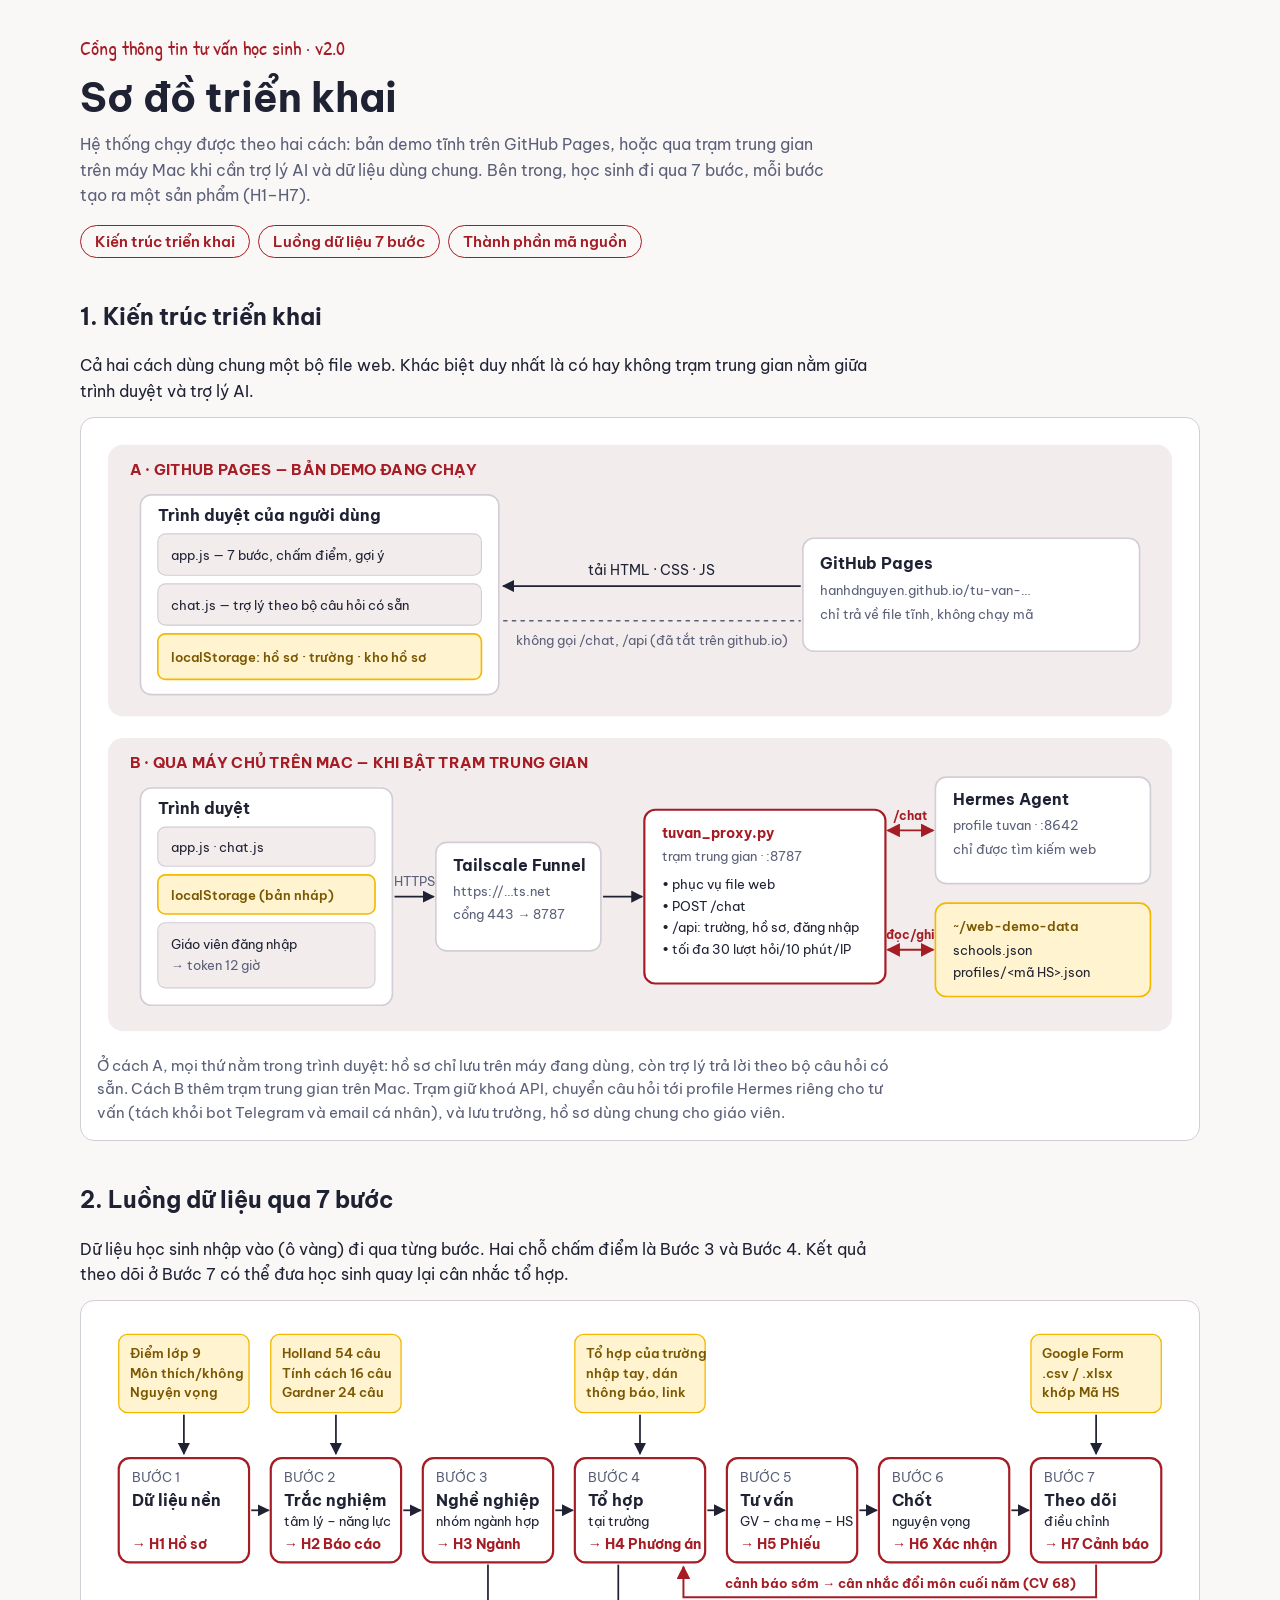
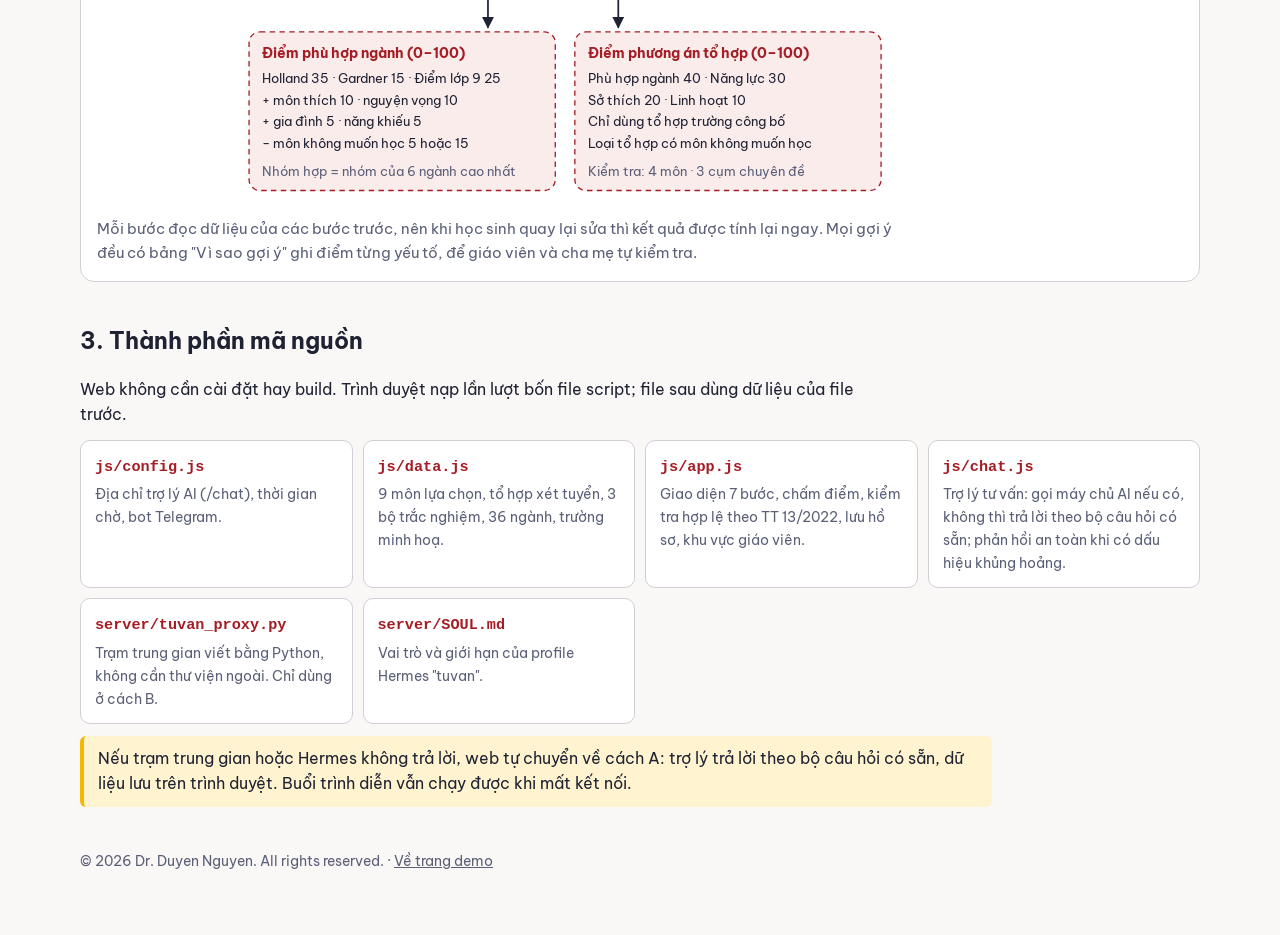
==== so-do.html @ 924797d7 "feat: implementation diagram page, opened from a small corner button - so-do.html: deployment archit" ====
<!doctype html>
<html lang="vi">
<head>
<meta charset="utf-8">
<meta name="viewport" content="width=device-width, initial-scale=1">
<link rel="icon" href="data:image/svg+xml,%3Csvg xmlns='http://www.w3.org/2000/svg' viewBox='0 0 3 3'%3E%3Crect width='3' height='3' fill='%23a31d24'/%3E%3Crect x='1' y='1' width='1' height='1' fill='%23f2b705'/%3E%3C/svg%3E">
<title>Sơ đồ triển khai Cổng tư vấn</title>
<link rel="stylesheet" href="https://fonts.googleapis.com/css2?family=Be+Vietnam+Pro:wght@400;500;600;700;800&family=Patrick+Hand&display=swap">
<style>
/* Layout: một cột đọc, mỗi hình chiếm trọn bề ngang để trình chiếu; màu và phông lấy từ chính cổng tư vấn */
:root {
  --bg: #FAF7F7; --band: #F2ECED; --card: #FFFFFF; --fg: #1F2233; --muted: #5B6078; --line: #D3CDD6;
  --ink: #A51C24; --ink-soft: #FBECEC; --gold: #F5B800; --gold-soft: #FFF4CF; --gold-deep: #7A5700;
  --font: "Be Vietnam Pro", "Segoe UI", Roboto, Arial, sans-serif;
  --hand: "Patrick Hand", "Comic Sans MS", cursive;
}

body { margin: 0; background: var(--bg); color: var(--fg); font-family: var(--font); font-size: 16px; line-height: 1.6; }
.wrap { max-width: 1120px; margin: 0 auto; padding-block: 32px 64px;
  padding-left: max(16px, env(safe-area-inset-left, 0px)); padding-right: max(16px, env(safe-area-inset-right, 0px)); }
header { display: grid; gap: 10px; margin-bottom: 28px; }
.eyebrow { font-family: var(--hand); color: var(--ink); font-size: 1.25rem; }
h1 { margin: 0; font-size: clamp(1.7rem, 4vw, 2.5rem); line-height: 1.2; text-wrap: balance; }
h2 { margin: 0 0 6px; font-size: 1.45rem; text-wrap: balance; }
.lede { margin: 0; color: var(--muted); max-width: 68ch; }
nav { display: flex; flex-wrap: wrap; gap: 8px; margin-top: 6px; }
nav a { color: var(--ink); text-decoration: none; border: 1.5px solid var(--ink); border-radius: 999px; padding: 4px 14px; font-weight: 600; font-size: .92rem; }
nav a:hover, nav a:focus-visible { background: var(--ink-soft); outline: none; }
section { margin-top: 40px; display: grid; gap: 12px; }
section > p { margin: 0; max-width: 72ch; }
figure { margin: 0; background: var(--card); border: 1.5px solid var(--line); border-radius: 14px; padding: 16px; display: grid; gap: 12px; min-width: 0; }
.scroll { overflow-x: auto; }
svg { display: block; width: 100%; height: auto; min-width: 760px; color: var(--fg); font-family: var(--font); }
figcaption { color: var(--muted); font-size: .92rem; max-width: 80ch; }

/* SVG – mọi màu lấy từ token */
.band { fill: var(--band); }
.box { fill: var(--card); stroke: var(--line); stroke-width: 1.5; }
.box-ink { fill: var(--card); stroke: var(--ink); stroke-width: 2; }
.chip { fill: var(--band); stroke: var(--line); }
.store { fill: var(--gold-soft); stroke: var(--gold); stroke-width: 1.5; }
.input { fill: var(--gold-soft); stroke: var(--gold); stroke-width: 1.2; }
.step { fill: var(--card); stroke: var(--ink); stroke-width: 2; }
.formula { fill: var(--ink-soft); stroke: var(--ink); stroke-width: 1.2; stroke-dasharray: 5 4; }
.t { fill: var(--fg); font-size: 13px; }
.ts { fill: var(--fg); font-size: 12px; }
.tm { fill: var(--muted); font-size: 12px; }
.th { fill: var(--fg); font-size: 14.5px; font-weight: 700; }
.tk { fill: var(--ink); font-size: 13px; font-weight: 700; }
.tg { fill: var(--gold-deep); font-size: 12px; font-weight: 600; }
.lab { fill: var(--ink); font-size: 14px; font-weight: 700; letter-spacing: .02em; }
.edge { stroke: currentColor; stroke-width: 1.6; fill: none; }
.edge-ink { stroke: var(--ink); stroke-width: 1.8; fill: none; }
.edge-off { stroke: var(--muted); stroke-width: 1.4; fill: none; stroke-dasharray: 4 4; }
.mk { fill: currentColor; }
.mk-ink { fill: var(--ink); }

.files { display: grid; grid-template-columns: repeat(auto-fit, minmax(240px, 1fr)); gap: 10px; }
.file { background: var(--card); border: 1.5px solid var(--line); border-radius: 10px; padding: 12px 14px; min-width: 0; }
.file > code { color: var(--ink); font-weight: 700; font-size: .95rem; }
.file p { margin: 4px 0 0; color: var(--muted); font-size: .9rem; }
.note { border-left: 4px solid var(--gold); background: var(--gold-soft); padding: 10px 14px; border-radius: 6px; max-width: 80ch; }
footer { margin-top: 44px; color: var(--muted); font-size: .85rem; overflow-wrap: anywhere; }
@media (prefers-reduced-motion: reduce) { html { scroll-behavior: auto; } }
html { scroll-behavior: smooth; }
</style>
</head>
<body>
<div class="wrap">
  <header>
    <span class="eyebrow">Cổng thông tin tư vấn học sinh · v2.0</span>
    <h1>Sơ đồ triển khai</h1>
    <p class="lede">Hệ thống chạy được theo hai cách: bản demo tĩnh trên GitHub Pages, hoặc qua trạm trung gian trên máy Mac khi cần trợ lý AI và dữ liệu dùng chung. Bên trong, học sinh đi qua 7 bước, mỗi bước tạo ra một sản phẩm (H1–H7).</p>
    <nav aria-label="Các phần">
      <a href="#kien-truc">Kiến trúc triển khai</a>
      <a href="#quy-trinh">Luồng dữ liệu 7 bước</a>
      <a href="#ma-nguon">Thành phần mã nguồn</a>
    </nav>
  </header>

  <section id="kien-truc">
    <h2>1. Kiến trúc triển khai</h2>
    <p>Cả hai cách dùng chung một bộ file web. Khác biệt duy nhất là có hay không trạm trung gian nằm giữa trình duyệt và trợ lý AI.</p>
    <figure>
      <div class="scroll">
      <svg viewBox="0 0 1000 560" role="img" aria-label="Hai cách triển khai. A, GitHub Pages chỉ trả file tĩnh, dữ liệu lưu trên trình duyệt, trợ lý trả lời theo bộ câu hỏi có sẵn. B, trình duyệt đi qua Tailscale Funnel tới trạm tuvan_proxy.py trên Mac; trạm nối tới Hermes Agent cho trợ lý AI và lưu trường, hồ sơ dùng chung.">
        <defs>
          <marker id="a1" viewBox="0 0 10 10" refX="9" refY="5" markerWidth="7" markerHeight="7" orient="auto-start-reverse"><path d="M0,0 L10,5 L0,10 z" class="mk"/></marker>
          <marker id="a1i" viewBox="0 0 10 10" refX="9" refY="5" markerWidth="7" markerHeight="7" orient="auto-start-reverse"><path d="M0,0 L10,5 L0,10 z" class="mk-ink"/></marker>
        </defs>

        <rect x="10" y="10" width="980" height="250" rx="14" class="band"/>
        <text x="30" y="38" class="lab">A · GITHUB PAGES — BẢN DEMO ĐANG CHẠY</text>

        <rect x="40" y="56" width="330" height="184" rx="10" class="box"/>
        <text x="56" y="80" class="th">Trình duyệt của người dùng</text>
        <rect x="56" y="92" width="298" height="38" rx="7" class="chip"/>
        <text x="68" y="116" class="ts">app.js — 7 bước, chấm điểm, gợi ý</text>
        <rect x="56" y="138" width="298" height="38" rx="7" class="chip"/>
        <text x="68" y="162" class="ts">chat.js — trợ lý theo bộ câu hỏi có sẵn</text>
        <rect x="56" y="184" width="298" height="42" rx="7" class="store"/>
        <text x="68" y="210" class="tg">localStorage: hồ sơ · trường · kho hồ sơ</text>

        <rect x="650" y="96" width="310" height="104" rx="10" class="box"/>
        <text x="666" y="124" class="th">GitHub Pages</text>
        <text x="666" y="148" class="tm">hanhdnguyen.github.io/tu-van-…</text>
        <text x="666" y="170" class="tm">chỉ trả về file tĩnh, không chạy mã</text>

        <line x1="648" y1="140" x2="374" y2="140" class="edge" marker-end="url(#a1)"/>
        <text x="511" y="130" text-anchor="middle" class="t">tải HTML · CSS · JS</text>
        <line x1="374" y1="172" x2="648" y2="172" class="edge-off"/>
        <text x="511" y="194" text-anchor="middle" class="tm">không gọi /chat, /api (đã tắt trên github.io)</text>

        <rect x="10" y="280" width="980" height="270" rx="14" class="band"/>
        <text x="30" y="308" class="lab">B · QUA MÁY CHỦ TRÊN MAC — KHI BẬT TRẠM TRUNG GIAN</text>

        <rect x="40" y="326" width="232" height="200" rx="10" class="box"/>
        <text x="56" y="350" class="th">Trình duyệt</text>
        <rect x="56" y="362" width="200" height="36" rx="7" class="chip"/>
        <text x="68" y="385" class="ts">app.js · chat.js</text>
        <rect x="56" y="406" width="200" height="36" rx="7" class="store"/>
        <text x="68" y="429" class="tg">localStorage (bản nháp)</text>
        <rect x="56" y="450" width="200" height="60" rx="7" class="chip"/>
        <text x="68" y="474" class="ts">Giáo viên đăng nhập</text>
        <text x="68" y="494" class="tm">→ token 12 giờ</text>

        <rect x="312" y="376" width="152" height="100" rx="10" class="box"/>
        <text x="328" y="402" class="th">Tailscale Funnel</text>
        <text x="328" y="425" class="tm">https://…ts.net</text>
        <text x="328" y="447" class="tm">cổng 443 → 8787</text>

        <rect x="504" y="346" width="222" height="160" rx="10" class="box-ink"/>
        <text x="520" y="372" class="tk">tuvan_proxy.py</text>
        <text x="520" y="393" class="tm">trạm trung gian · :8787</text>
        <text x="520" y="419" class="ts">• phục vụ file web</text>
        <text x="520" y="439" class="ts">• POST /chat</text>
        <text x="520" y="459" class="ts">• /api: trường, hồ sơ, đăng nhập</text>
        <text x="520" y="479" class="ts">• tối đa 30 lượt hỏi/10 phút/IP</text>

        <rect x="772" y="316" width="198" height="98" rx="10" class="box"/>
        <text x="788" y="342" class="th">Hermes Agent</text>
        <text x="788" y="365" class="tm">profile tuvan · :8642</text>
        <text x="788" y="387" class="tm">chỉ được tìm kiếm web</text>

        <rect x="772" y="432" width="198" height="86" rx="10" class="store"/>
        <text x="788" y="458" class="tg">~/web-demo-data</text>
        <text x="788" y="480" class="ts">schools.json</text>
        <text x="788" y="500" class="ts">profiles/&lt;mã HS&gt;.json</text>

        <line x1="274" y1="426" x2="310" y2="426" class="edge" marker-end="url(#a1)"/>
        <text x="292" y="416" text-anchor="middle" class="tm">HTTPS</text>
        <line x1="466" y1="426" x2="502" y2="426" class="edge" marker-end="url(#a1)"/>
        <line x1="728" y1="365" x2="770" y2="365" class="edge-ink" marker-start="url(#a1i)" marker-end="url(#a1i)"/>
        <text x="749" y="355" text-anchor="middle" class="tk" style="font-size:11px">/chat</text>
        <line x1="728" y1="475" x2="770" y2="475" class="edge-ink" marker-start="url(#a1i)" marker-end="url(#a1i)"/>
        <text x="749" y="465" text-anchor="middle" class="tk" style="font-size:11px">đọc/ghi</text>
      </svg>
      </div>
      <figcaption>Ở cách A, mọi thứ nằm trong trình duyệt: hồ sơ chỉ lưu trên máy đang dùng, còn trợ lý trả lời theo bộ câu hỏi có sẵn. Cách B thêm trạm trung gian trên Mac. Trạm giữ khoá API, chuyển câu hỏi tới profile Hermes riêng cho tư vấn (tách khỏi bot Telegram và email cá nhân), và lưu trường, hồ sơ dùng chung cho giáo viên.</figcaption>
    </figure>
  </section>

  <section id="quy-trinh">
    <h2>2. Luồng dữ liệu qua 7 bước</h2>
    <p>Dữ liệu học sinh nhập vào (ô vàng) đi qua từng bước. Hai chỗ chấm điểm là Bước 3 và Bước 4. Kết quả theo dõi ở Bước 7 có thể đưa học sinh quay lại cân nhắc tổ hợp.</p>
    <figure>
      <div class="scroll">
      <svg viewBox="0 0 1000 450" role="img" aria-label="Bảy bước nối tiếp từ dữ liệu nền tới theo dõi, mỗi bước tạo sản phẩm H1 đến H7. Đầu vào: điểm lớp 9 và sở thích vào Bước 1, ba bài trắc nghiệm vào Bước 2, danh sách tổ hợp của trường vào Bước 4, kết quả Google Form vào Bước 7. Bước 3 chấm điểm ngành, Bước 4 chấm điểm tổ hợp; cảnh báo ở Bước 7 dẫn về Bước 4.">
        <defs>
          <marker id="a2" viewBox="0 0 10 10" refX="9" refY="5" markerWidth="7" markerHeight="7" orient="auto-start-reverse"><path d="M0,0 L10,5 L0,10 z" class="mk"/></marker>
          <marker id="a2i" viewBox="0 0 10 10" refX="9" refY="5" markerWidth="7" markerHeight="7" orient="auto-start-reverse"><path d="M0,0 L10,5 L0,10 z" class="mk-ink"/></marker>
        </defs>

        <rect x="20" y="16" width="120" height="72" rx="8" class="input"/>
        <text x="30" y="38" class="tg">Điểm lớp 9</text>
        <text x="30" y="56" class="tg">Môn thích/không</text>
        <text x="30" y="74" class="tg">Nguyện vọng</text>
        <rect x="160" y="16" width="120" height="72" rx="8" class="input"/>
        <text x="170" y="38" class="tg">Holland 54 câu</text>
        <text x="170" y="56" class="tg">Tính cách 16 câu</text>
        <text x="170" y="74" class="tg">Gardner 24 câu</text>
        <rect x="440" y="16" width="120" height="72" rx="8" class="input"/>
        <text x="450" y="38" class="tg">Tổ hợp của trường</text>
        <text x="450" y="56" class="tg">nhập tay, dán</text>
        <text x="450" y="74" class="tg">thông báo, link</text>
        <rect x="860" y="16" width="120" height="72" rx="8" class="input"/>
        <text x="870" y="38" class="tg">Google Form</text>
        <text x="870" y="56" class="tg">.csv / .xlsx</text>
        <text x="870" y="74" class="tg">khớp Mã HS</text>
        <line x1="80" y1="90" x2="80" y2="126" class="edge" marker-end="url(#a2)"/>
        <line x1="220" y1="90" x2="220" y2="126" class="edge" marker-end="url(#a2)"/>
        <line x1="500" y1="90" x2="500" y2="126" class="edge" marker-end="url(#a2)"/>
        <line x1="920" y1="90" x2="920" y2="126" class="edge" marker-end="url(#a2)"/>

        <rect x="20" y="130" width="120" height="96" rx="10" class="step"/>
        <text x="32" y="152" class="tm">BƯỚC 1</text><text x="32" y="174" class="th">Dữ liệu nền</text><text x="32" y="214" class="tk">→ H1 Hồ sơ</text>
        <rect x="160" y="130" width="120" height="96" rx="10" class="step"/>
        <text x="172" y="152" class="tm">BƯỚC 2</text><text x="172" y="174" class="th">Trắc nghiệm</text><text x="172" y="192" class="ts">tâm lý – năng lực</text><text x="172" y="214" class="tk">→ H2 Báo cáo</text>
        <rect x="300" y="130" width="120" height="96" rx="10" class="step"/>
        <text x="312" y="152" class="tm">BƯỚC 3</text><text x="312" y="174" class="th">Nghề nghiệp</text><text x="312" y="192" class="ts">nhóm ngành hợp</text><text x="312" y="214" class="tk">→ H3 Ngành</text>
        <rect x="440" y="130" width="120" height="96" rx="10" class="step"/>
        <text x="452" y="152" class="tm">BƯỚC 4</text><text x="452" y="174" class="th">Tổ hợp</text><text x="452" y="192" class="ts">tại trường</text><text x="452" y="214" class="tk">→ H4 Phương án</text>
        <rect x="580" y="130" width="120" height="96" rx="10" class="step"/>
        <text x="592" y="152" class="tm">BƯỚC 5</text><text x="592" y="174" class="th">Tư vấn</text><text x="592" y="192" class="ts">GV – cha mẹ – HS</text><text x="592" y="214" class="tk">→ H5 Phiếu</text>
        <rect x="720" y="130" width="120" height="96" rx="10" class="step"/>
        <text x="732" y="152" class="tm">BƯỚC 6</text><text x="732" y="174" class="th">Chốt</text><text x="732" y="192" class="ts">nguyện vọng</text><text x="732" y="214" class="tk">→ H6 Xác nhận</text>
        <rect x="860" y="130" width="120" height="96" rx="10" class="step"/>
        <text x="872" y="152" class="tm">BƯỚC 7</text><text x="872" y="174" class="th">Theo dõi</text><text x="872" y="192" class="ts">điều chỉnh</text><text x="872" y="214" class="tk">→ H7 Cảnh báo</text>

        <line x1="142" y1="178" x2="158" y2="178" class="edge" marker-end="url(#a2)"/>
        <line x1="282" y1="178" x2="298" y2="178" class="edge" marker-end="url(#a2)"/>
        <line x1="422" y1="178" x2="438" y2="178" class="edge" marker-end="url(#a2)"/>
        <line x1="562" y1="178" x2="578" y2="178" class="edge" marker-end="url(#a2)"/>
        <line x1="702" y1="178" x2="718" y2="178" class="edge" marker-end="url(#a2)"/>
        <line x1="842" y1="178" x2="858" y2="178" class="edge" marker-end="url(#a2)"/>

        <path d="M920,228 V258 H540 V230" class="edge-ink" marker-end="url(#a2i)"/>
        <text x="740" y="250" text-anchor="middle" class="tk" style="font-size:12px">cảnh báo sớm → cân nhắc đổi môn cuối năm (CV 68)</text>

        <line x1="360" y1="228" x2="360" y2="286" class="edge" marker-end="url(#a2)"/>
        <rect x="140" y="290" width="282" height="146" rx="10" class="formula"/>
        <text x="152" y="314" class="tk">Điểm phù hợp ngành (0–100)</text>
        <text x="152" y="337" class="ts">Holland 35 · Gardner 15 · Điểm lớp 9 25</text>
        <text x="152" y="357" class="ts">+ môn thích 10 · nguyện vọng 10</text>
        <text x="152" y="377" class="ts">+ gia đình 5 · năng khiếu 5</text>
        <text x="152" y="397" class="ts">− môn không muốn học 5 hoặc 15</text>
        <text x="152" y="423" class="tm">Nhóm hợp = nhóm của 6 ngành cao nhất</text>

        <line x1="480" y1="228" x2="480" y2="286" class="edge" marker-end="url(#a2)"/>
        <rect x="440" y="290" width="282" height="146" rx="10" class="formula"/>
        <text x="452" y="314" class="tk">Điểm phương án tổ hợp (0–100)</text>
        <text x="452" y="337" class="ts">Phù hợp ngành 40 · Năng lực 30</text>
        <text x="452" y="357" class="ts">Sở thích 20 · Linh hoạt 10</text>
        <text x="452" y="377" class="ts">Chỉ dùng tổ hợp trường công bố</text>
        <text x="452" y="397" class="ts">Loại tổ hợp có môn không muốn học</text>
        <text x="452" y="423" class="tm">Kiểm tra: 4 môn · 3 cụm chuyên đề</text>
      </svg>
      </div>
      <figcaption>Mỗi bước đọc dữ liệu của các bước trước, nên khi học sinh quay lại sửa thì kết quả được tính lại ngay. Mọi gợi ý đều có bảng "Vì sao gợi ý" ghi điểm từng yếu tố, để giáo viên và cha mẹ tự kiểm tra.</figcaption>
    </figure>
  </section>

  <section id="ma-nguon">
    <h2>3. Thành phần mã nguồn</h2>
    <p>Web không cần cài đặt hay build. Trình duyệt nạp lần lượt bốn file script; file sau dùng dữ liệu của file trước.</p>
    <div class="files">
      <div class="file"><code>js/config.js</code><p>Địa chỉ trợ lý AI (/chat), thời gian chờ, bot Telegram.</p></div>
      <div class="file"><code>js/data.js</code><p>9 môn lựa chọn, tổ hợp xét tuyển, 3 bộ trắc nghiệm, 36 ngành, trường minh hoạ.</p></div>
      <div class="file"><code>js/app.js</code><p>Giao diện 7 bước, chấm điểm, kiểm tra hợp lệ theo TT 13/2022, lưu hồ sơ, khu vực giáo viên.</p></div>
      <div class="file"><code>js/chat.js</code><p>Trợ lý tư vấn: gọi máy chủ AI nếu có, không thì trả lời theo bộ câu hỏi có sẵn; phản hồi an toàn khi có dấu hiệu khủng hoảng.</p></div>
      <div class="file"><code>server/tuvan_proxy.py</code><p>Trạm trung gian viết bằng Python, không cần thư viện ngoài. Chỉ dùng ở cách B.</p></div>
      <div class="file"><code>server/SOUL.md</code><p>Vai trò và giới hạn của profile Hermes "tuvan".</p></div>
    </div>
    <p class="note">Nếu trạm trung gian hoặc Hermes không trả lời, web tự chuyển về cách A: trợ lý trả lời theo bộ câu hỏi có sẵn, dữ liệu lưu trên trình duyệt. Buổi trình diễn vẫn chạy được khi mất kết nối.</p>
  </section>

  <footer>© 2026 Dr. Duyen Nguyen. All rights reserved. · <a href="index.html" target="_top" style="color:inherit">Về trang demo</a></footer>
</div>
</body>
</html>
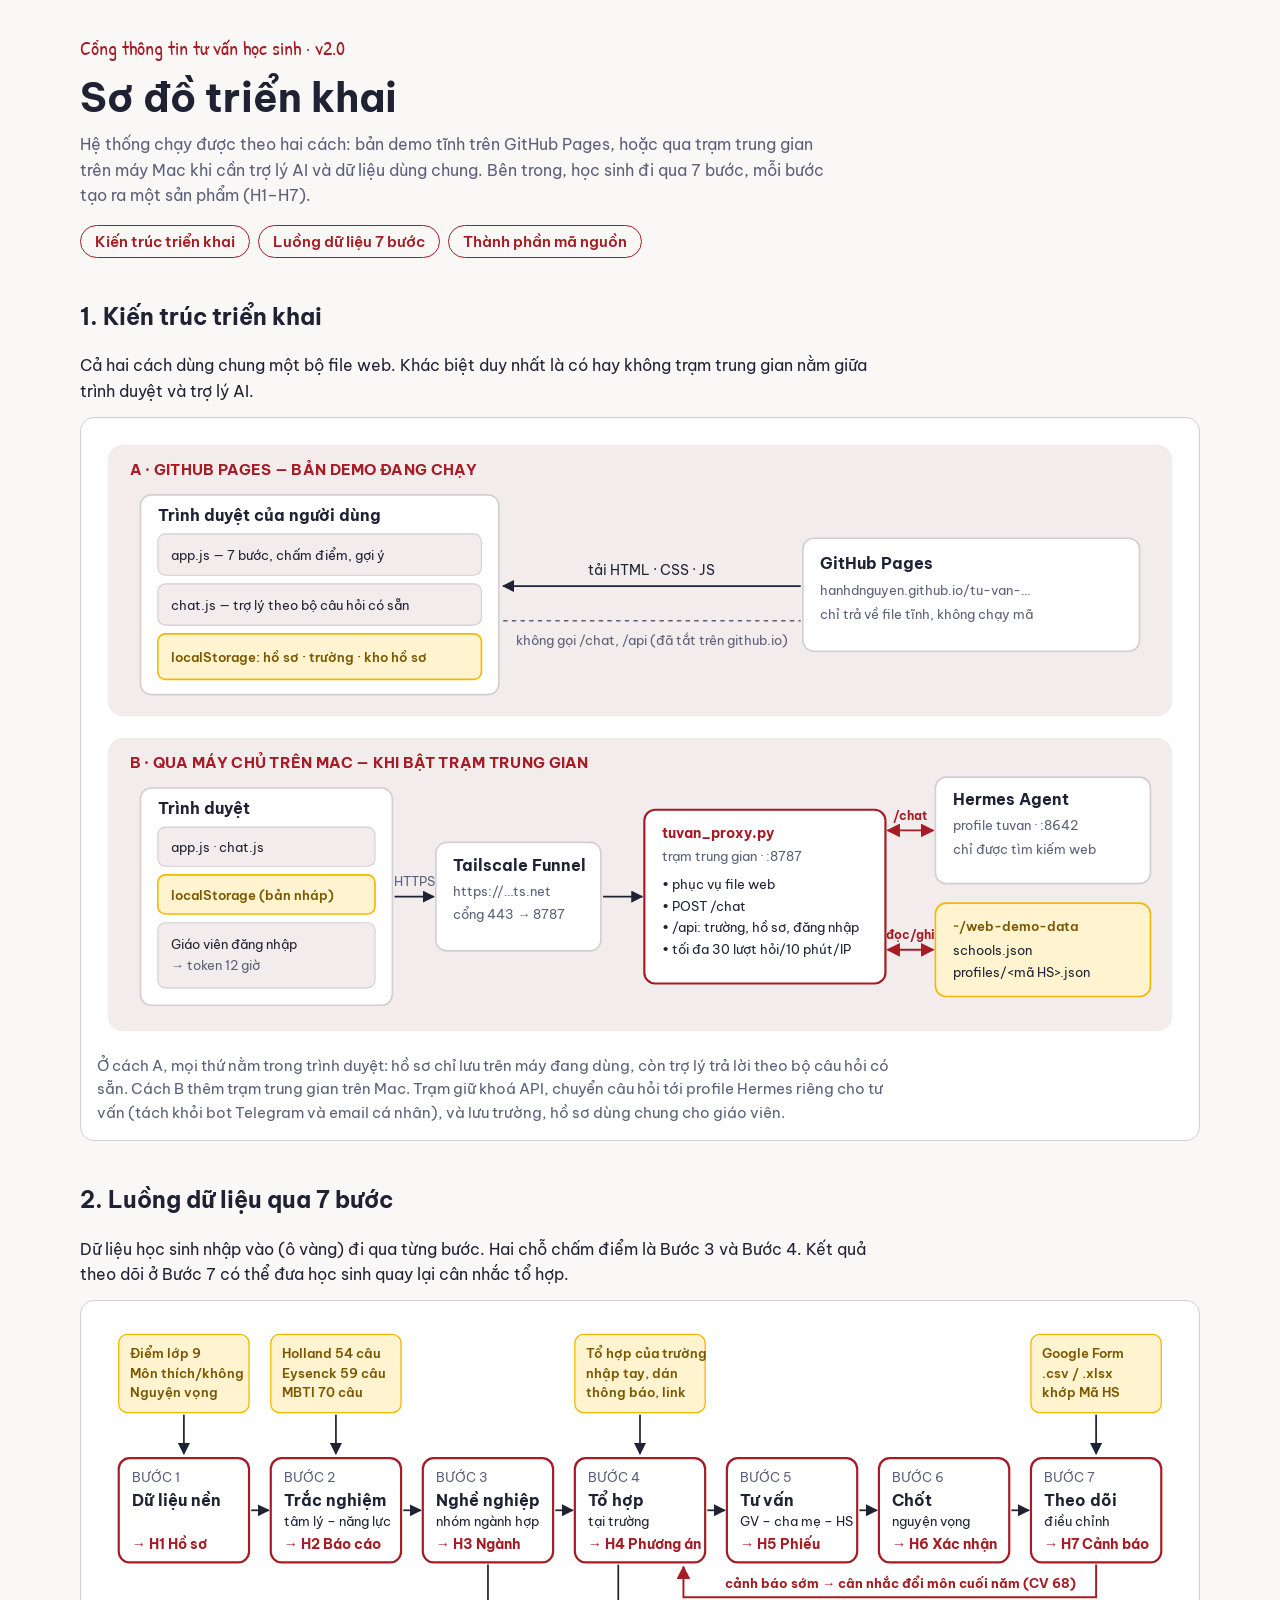
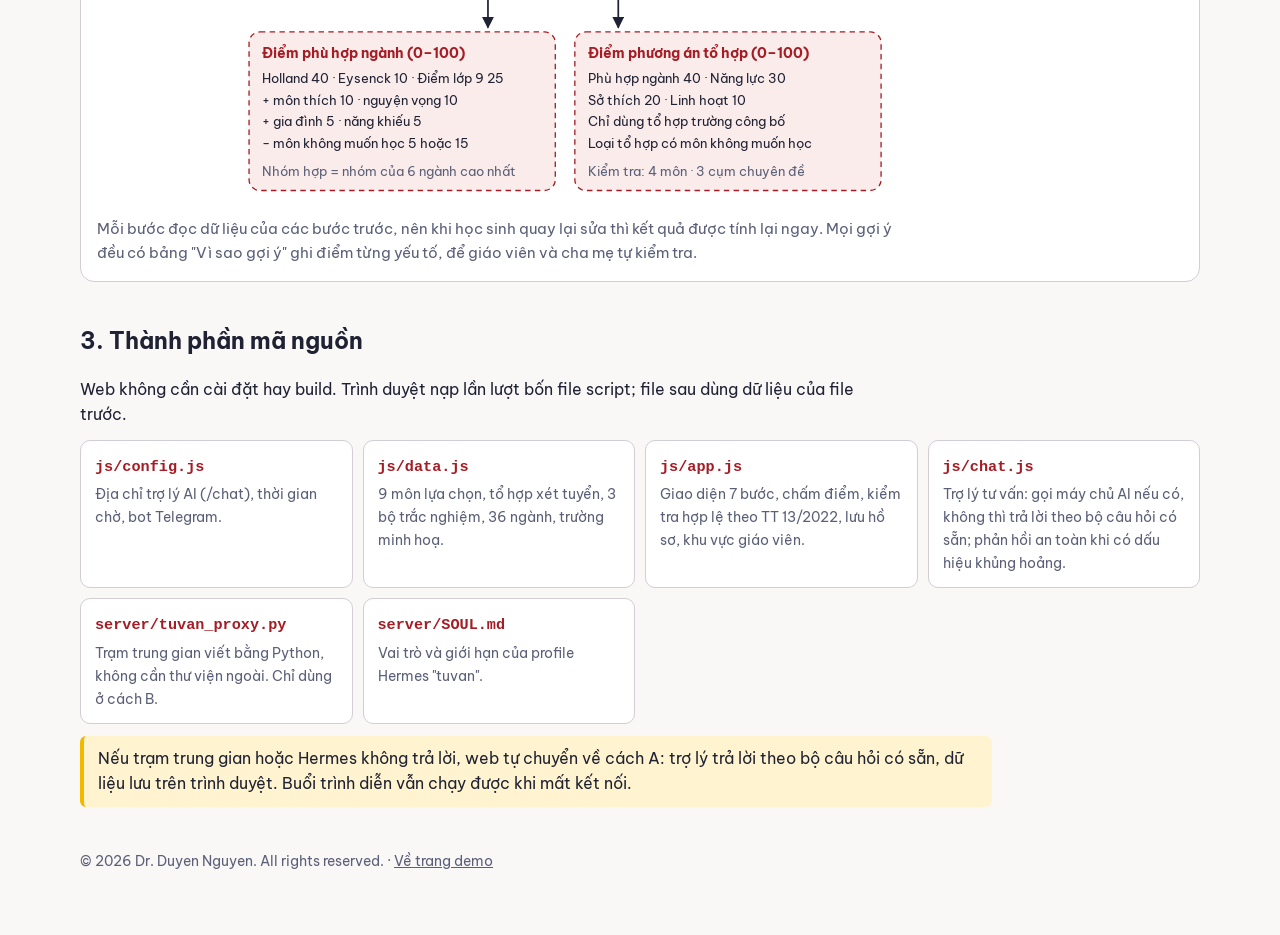
==== commit 46faebef: "feat: step 2 uses Eysenck (59) and MBTI (70) tests instead of 4-dimension and Gardner - Questions, a" ====
--- a/so-do.html
+++ b/so-do.html
@@ -177,8 +177,8 @@
         <text x="30" y="74" class="tg">Nguyện vọng</text>
         <rect x="160" y="16" width="120" height="72" rx="8" class="input"/>
         <text x="170" y="38" class="tg">Holland 54 câu</text>
-        <text x="170" y="56" class="tg">Tính cách 16 câu</text>
-        <text x="170" y="74" class="tg">Gardner 24 câu</text>
+        <text x="170" y="56" class="tg">Eysenck 59 câu</text>
+        <text x="170" y="74" class="tg">MBTI 70 câu</text>
         <rect x="440" y="16" width="120" height="72" rx="8" class="input"/>
         <text x="450" y="38" class="tg">Tổ hợp của trường</text>
         <text x="450" y="56" class="tg">nhập tay, dán</text>
@@ -220,7 +220,7 @@
         <line x1="360" y1="228" x2="360" y2="286" class="edge" marker-end="url(#a2)"/>
         <rect x="140" y="290" width="282" height="146" rx="10" class="formula"/>
         <text x="152" y="314" class="tk">Điểm phù hợp ngành (0–100)</text>
-        <text x="152" y="337" class="ts">Holland 35 · Gardner 15 · Điểm lớp 9 25</text>
+        <text x="152" y="337" class="ts">Holland 40 · Eysenck 10 · Điểm lớp 9 25</text>
         <text x="152" y="357" class="ts">+ môn thích 10 · nguyện vọng 10</text>
         <text x="152" y="377" class="ts">+ gia đình 5 · năng khiếu 5</text>
         <text x="152" y="397" class="ts">− môn không muốn học 5 hoặc 15</text>
